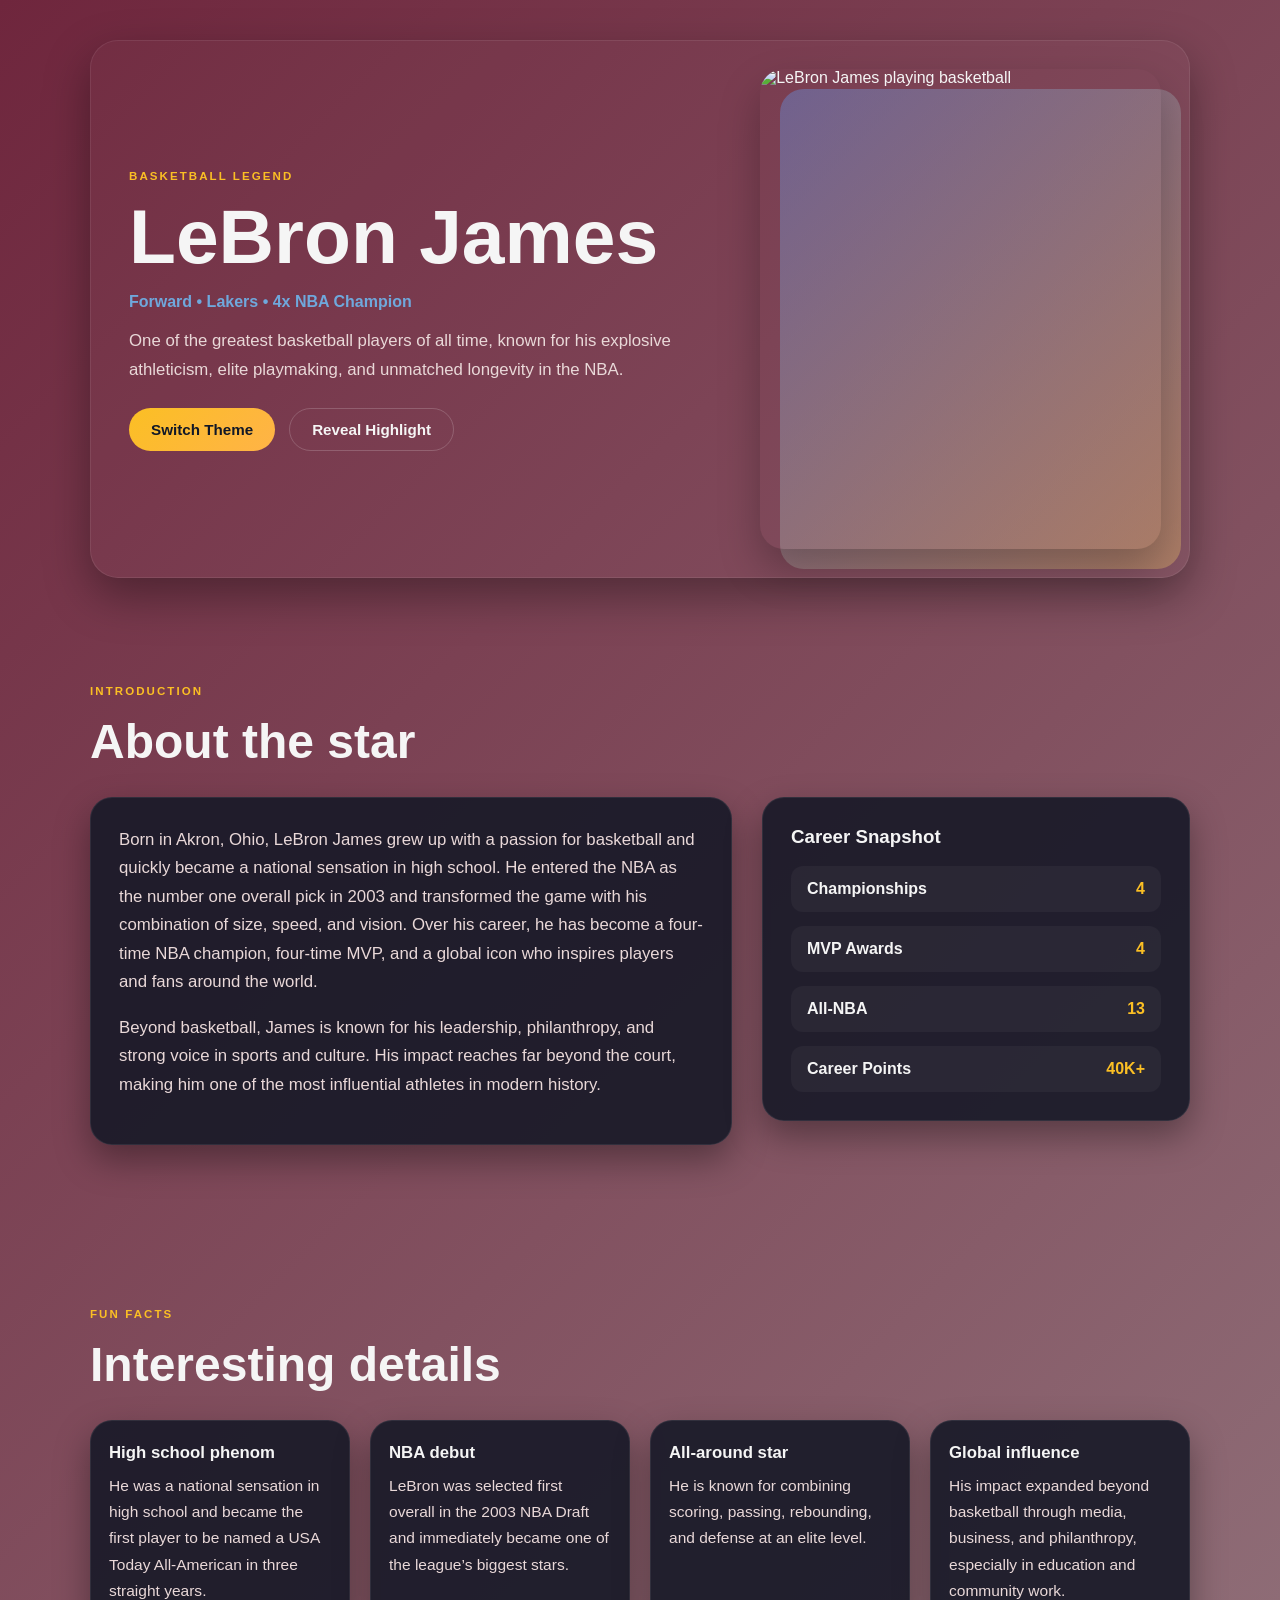
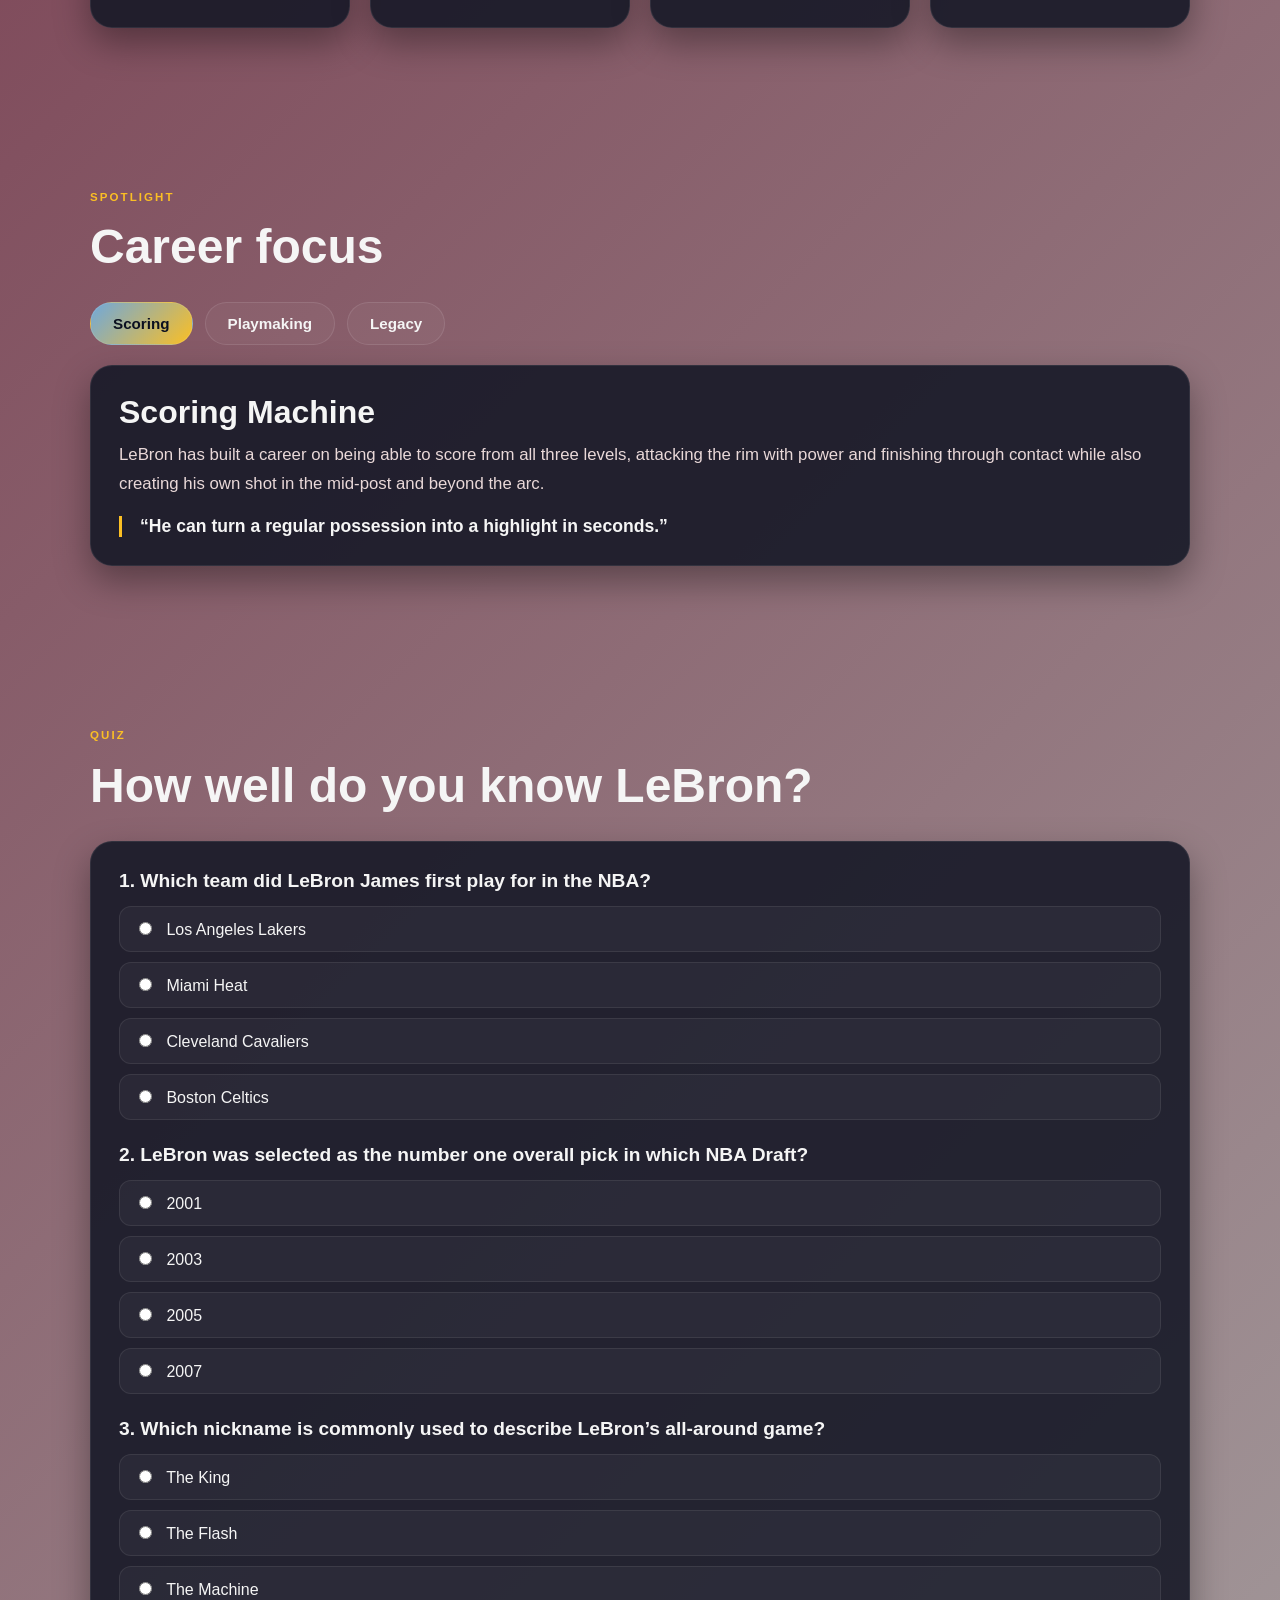
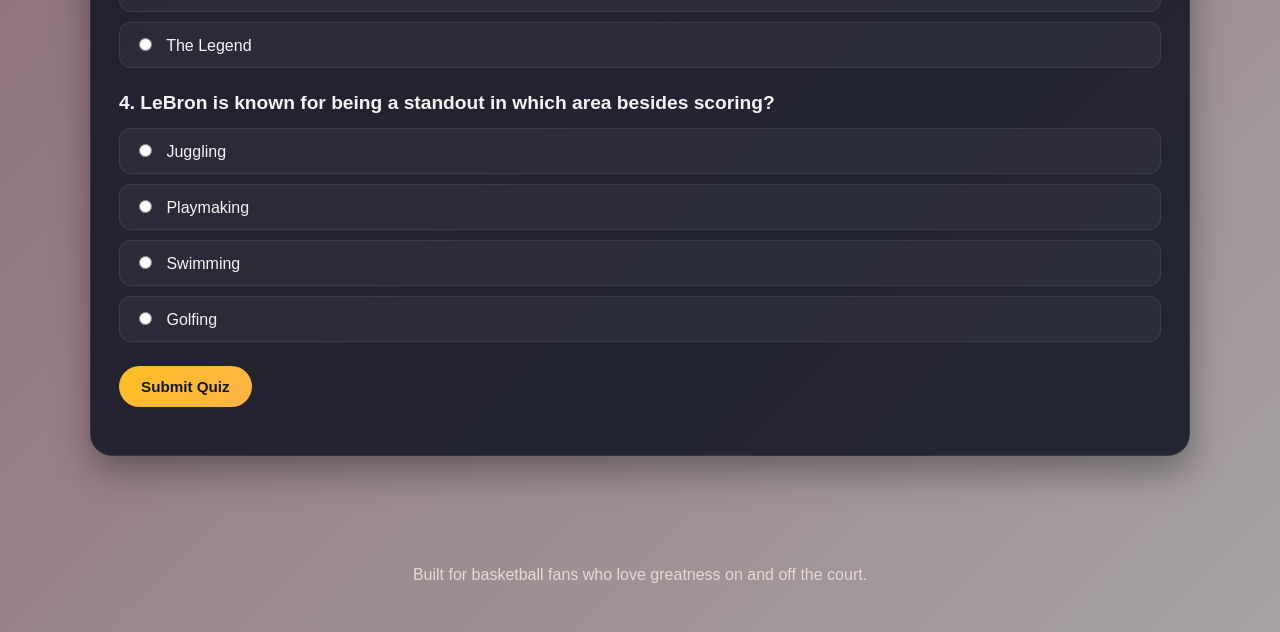
==== fanpage.html @ f59b5545 "Add files via upload" ====
<!DOCTYPE html>
<html lang="en">
  <head>
    <meta charset="UTF-8" />
    <meta name="viewport" content="width=device-width, initial-scale=1.0" />
    <title>LeBron James Fan Page</title>
    <style>
      :root {
        --bg: #6f263d;
        --bg-soft: #a6a2a2;
        --panel: rgba(23, 25, 39, 0.9);
        --panel-strong: #1d1f2b;
        --text: #f5f5f5;
        --muted: #e9d8d8;
        --gold: #fbbf24;
        --orange: #ffb347;
        --blue: #6fa8dc;
        --shadow: rgba(0, 0, 0, 0.35);
      }

      body.light-theme {
        --bg: #552583;
        --bg-soft: #fdb927;
        --panel: rgba(255, 255, 255, 0.9);
        --panel-strong: #ffffff;
        --text: #111111;
        --muted: #484848;
        --gold: #fdb927;
        --orange: #ffcc66;
        --blue: #552583;
        --shadow: rgba(17, 17, 17, 0.16);
      }

      * {
        box-sizing: border-box;
      }

      html {
        scroll-behavior: smooth;
      }

      body {
        margin: 0;
        font-family: Arial, Helvetica, sans-serif;
        background: linear-gradient(135deg, var(--bg) 0%, var(--bg-soft) 100%);
        color: var(--text);
        transition: background 0.3s ease, color 0.3s ease;
      }

      img {
        max-width: 100%;
        display: block;
      }

      a {
        color: inherit;
      }

      .container {
        width: min(1100px, calc(100% - 32px));
        margin: 0 auto;
      }

      .section {
        padding: 80px 0;
      }

      .section-heading {
        margin-bottom: 28px;
      }

      .eyebrow {
        letter-spacing: 0.18em;
        text-transform: uppercase;
        font-size: 0.72rem;
        font-weight: 700;
        color: var(--gold);
        margin: 0 0 12px;
      }

      h1, h2, h3, p {
        margin-top: 0;
      }

      h1 {
        font-size: clamp(2.7rem, 6vw, 5rem);
        line-height: 1;
        margin-bottom: 18px;
      }

      h2 {
        font-size: clamp(2rem, 4vw, 3rem);
        margin-bottom: 12px;
      }

      p {
        color: var(--muted);
        line-height: 1.7;
        font-size: 1.05rem;
      }

      .hero {
        padding: 40px 0 24px;
      }

      .hero__inner {
        display: grid;
        grid-template-columns: 1.2fr 0.8fr;
        align-items: center;
        gap: 40px;
        background: rgba(255, 255, 255, 0.02);
        border: 1px solid rgba(255, 255, 255, 0.08);
        border-radius: 28px;
        padding: 28px;
        box-shadow: 0 18px 45px var(--shadow);
      }

      .hero__text {
        padding: 18px 10px;
      }

      .hero__subtitle {
        display: inline-block;
        font-size: 1rem;
        color: var(--blue);
        margin-bottom: 16px;
        font-weight: 700;
      }

      .hero__actions {
        display: flex;
        flex-wrap: wrap;
        gap: 14px;
        margin-top: 24px;
      }

      button {
        border: none;
        border-radius: 999px;
        padding: 12px 22px;
        font-size: 0.95rem;
        font-weight: 700;
        cursor: pointer;
        transition: transform 0.2s ease, opacity 0.2s ease;
      }

      button:hover {
        transform: translateY(-1px);
      }

      .primary-btn {
        background: linear-gradient(135deg, var(--gold), var(--orange));
        color: #111827;
      }

      .secondary-btn {
        background: transparent;
        border: 1px solid rgba(255, 255, 255, 0.18);
        color: var(--text);
      }

      .hero__media {
        position: relative;
      }

      .hero__media::before {
        content: "";
        position: absolute;
        inset: 20px -20px -20px 20px;
        background: linear-gradient(135deg, rgba(94, 162, 255, 0.35), rgba(245, 201, 106, 0.35));
        border-radius: 24px;
        z-index: 0;
      }

      .hero__media img {
        position: relative;
        z-index: 1;
        width: 100%;
        border-radius: 24px;
        object-fit: cover;
        min-height: 480px;
        box-shadow: 0 20px 40px rgba(0, 0, 0, 0.25);
      }

      .bio-grid {
        display: grid;
        grid-template-columns: 1.2fr 0.8fr;
        gap: 30px;
        align-items: start;
      }

      .bio-card,
      .facts-card,
      .spotlight-card {
        background: var(--panel);
        border: 1px solid rgba(255, 255, 255, 0.08);
        border-radius: 22px;
        box-shadow: 0 15px 35px var(--shadow);
      }

      .bio-card {
        padding: 28px;
      }

      .mini-stats {
        list-style: none;
        padding: 0;
        margin: 0;
        display: grid;
        gap: 14px;
      }

      .mini-stats li {
        display: flex;
        justify-content: space-between;
        gap: 16px;
        padding: 14px 16px;
        border-radius: 12px;
        background: rgba(255, 255, 255, 0.04);
        color: var(--text);
        font-weight: 600;
      }

      .mini-stats span:last-child {
        color: var(--gold);
      }

      .facts-grid {
        display: grid;
        grid-template-columns: repeat(4, minmax(0, 1fr));
        gap: 20px;
      }

      .facts-card {
        padding: 22px 18px;
      }

      .facts-card h3 {
        font-size: 1.05rem;
        margin-bottom: 10px;
      }

      .facts-card p {
        margin: 0;
        font-size: 0.97rem;
      }

      .quiz-card {
        background: var(--panel);
        border: 1px solid rgba(255, 255, 255, 0.08);
        border-radius: 22px;
        box-shadow: 0 15px 35px var(--shadow);
        padding: 28px;
      }

      .quiz-question {
        margin-bottom: 24px;
      }

      .quiz-question h3 {
        font-size: 1.2rem;
        margin-bottom: 14px;
      }

      .quiz-options {
        display: grid;
        gap: 10px;
      }

      .quiz-options label {
        display: block;
        padding: 12px 14px;
        border-radius: 12px;
        background: rgba(255, 255, 255, 0.04);
        border: 1px solid rgba(255, 255, 255, 0.08);
        color: var(--text);
        cursor: pointer;
      }

      .quiz-options input {
        margin-right: 10px;
      }

      .quiz-result {
        margin-top: 20px;
        font-weight: 700;
        font-size: 1.05rem;
        color: var(--gold);
      }

      .spotlight-controls {
        display: flex;
        flex-wrap: wrap;
        gap: 12px;
        margin-bottom: 20px;
      }

      .tab-btn {
        background: rgba(255, 255, 255, 0.04);
        color: var(--text);
        border: 1px solid rgba(255, 255, 255, 0.1);
      }

      .tab-btn.active {
        background: linear-gradient(135deg, var(--blue), var(--gold));
        color: #0b1020;
      }

      .spotlight-card {
        padding: 28px;
      }

      .spotlight-card h3 {
        font-size: 2rem;
        margin-bottom: 10px;
      }

      .spotlight-card p {
        margin-bottom: 18px;
      }

      .spotlight-quote {
        font-size: 1.1rem;
        color: var(--text);
        font-weight: 700;
        padding-left: 18px;
        border-left: 3px solid var(--gold);
      }

      footer {
        text-align: center;
        padding: 30px 16px 48px;
        color: var(--muted);
      }

      @media (max-width: 860px) {
        .hero__inner,
        .bio-grid,
        .facts-grid {
          grid-template-columns: 1fr;
        }

        .facts-grid {
          grid-template-columns: repeat(2, minmax(0, 1fr));
        }
      }

      @media (max-width: 520px) {
        .section {
          padding: 60px 0;
        }

        .hero__inner {
          padding: 18px;
        }

        .facts-grid {
          grid-template-columns: 1fr;
        }

        .hero__actions,
        .spotlight-controls {
          flex-direction: column;
        }

        button {
          width: 100%;
        }
      }
    </style>
  </head>
  <body>
    <header class="hero">
      <div class="container">
        <div class="hero__inner">
          <div class="hero__text">
            <p class="eyebrow">Basketball legend</p>
            <h1>LeBron James</h1>
            <span class="hero__subtitle">Forward • Lakers • 4x NBA Champion</span>
            <p>
              One of the greatest basketball players of all time, known for his
              explosive athleticism, elite playmaking, and unmatched longevity in the NBA.
            </p>
            <div class="hero__actions">
              <button class="primary-btn" id="themeToggle">Switch Theme</button>
              <button class="secondary-btn" id="highlightBtn">Reveal Highlight</button>
            </div>
          </div>

          <div class="hero__media">
            <img
              src="https://images.unsplash.com/photo-1547347298-4074fc3086f0?auto=format&fit=crop&w=900&q=80"
              alt="LeBron James playing basketball"
            />
          </div>
        </div>
      </div>
    </header>

    <main>
      <section class="section">
        <div class="container">
          <div class="section-heading">
            <p class="eyebrow">Introduction</p>
            <h2>About the star</h2>
          </div>

          <div class="bio-grid">
            <article class="bio-card">
              <p>
                Born in Akron, Ohio, LeBron James grew up with a passion for basketball and
                quickly became a national sensation in high school. He entered the NBA as the
                number one overall pick in 2003 and transformed the game with his combination of
                size, speed, and vision. Over his career, he has become a four-time NBA champion,
                four-time MVP, and a global icon who inspires players and fans around the world.
              </p>
              <p>
                Beyond basketball, James is known for his leadership, philanthropy, and strong
                voice in sports and culture. His impact reaches far beyond the court, making him
                one of the most influential athletes in modern history.
              </p>
            </article>

            <aside class="bio-card">
              <h3>Career Snapshot</h3>
              <ul class="mini-stats">
                <li><span>Championships</span><span>4</span></li>
                <li><span>MVP Awards</span><span>4</span></li>
                <li><span>All-NBA</span><span>13</span></li>
                <li><span>Career Points</span><span>40K+</span></li>
              </ul>
            </aside>
          </div>
        </div>
      </section>

      <section class="section">
        <div class="container">
          <div class="section-heading">
            <p class="eyebrow">Fun facts</p>
            <h2>Interesting details</h2>
          </div>
          <div class="facts-grid" id="factsGrid"></div>
        </div>
      </section>

      <section class="section">
        <div class="container">
          <div class="section-heading">
            <p class="eyebrow">Spotlight</p>
            <h2>Career focus</h2>
          </div>

          <div class="spotlight-controls">
            <button class="tab-btn active" data-tab="scoring">Scoring</button>
            <button class="tab-btn" data-tab="playmaking">Playmaking</button>
            <button class="tab-btn" data-tab="legacy">Legacy</button>
          </div>

          <div class="spotlight-card" id="spotlightCard"></div>
        </div>
      </section>

      <section class="section">
        <div class="container">
          <div class="section-heading">
            <p class="eyebrow">Quiz</p>
            <h2>How well do you know LeBron?</h2>
          </div>

          <div class="quiz-card">
            <div id="quizQuestions"></div>
            <button class="primary-btn" id="submitQuiz">Submit Quiz</button>
            <div id="quizResult" class="quiz-result"></div>
          </div>
        </div>
      </section>
    </main>

    <footer>
      Built for basketball fans who love greatness on and off the court.
    </footer>

    <script>
      const facts = [
        {
          title: 'High school phenom',
          text: 'He was a national sensation in high school and became the first player to be named a USA Today All-American in three straight years.'
        },
        {
          title: 'NBA debut',
          text: 'LeBron was selected first overall in the 2003 NBA Draft and immediately became one of the league’s biggest stars.'
        },
        {
          title: 'All-around star',
          text: 'He is known for combining scoring, passing, rebounding, and defense at an elite level.'
        },
        {
          title: 'Global influence',
          text: 'His impact expanded beyond basketball through media, business, and philanthropy, especially in education and community work.'
        }
      ];

      const spotlightContent = {
        scoring: {
          title: 'Scoring Machine',
          text: 'LeBron has built a career on being able to score from all three levels, attacking the rim with power and finishing through contact while also creating his own shot in the mid-post and beyond the arc.',
          quote: 'He can turn a regular possession into a highlight in seconds.'
        },
        playmaking: {
          title: 'Playmaking Genius',
          text: 'His court vision and passing ability make him a true floor general. He creates easy shots for teammates while still maintaining a high-scoring burden, giving his teams a match-up nightmare.',
          quote: 'He sees the floor like a point guard with the body of a forward.'
        },
        legacy: {
          title: 'Legacy Builder',
          text: 'From his championships to his longevity, LeBron has changed the game on a global scale. His influence reaches young athletes, fellow competitors, and fans across generations.',
          quote: 'His story is one of talent, discipline, and lasting impact.'
        }
      };

      const quizQuestions = [
        {
          question: 'Which team did LeBron James first play for in the NBA?',
          options: ['Los Angeles Lakers', 'Miami Heat', 'Cleveland Cavaliers', 'Boston Celtics'],
          answer: 'Cleveland Cavaliers'
        },
        {
          question: 'LeBron was selected as the number one overall pick in which NBA Draft?',
          options: ['2001', '2003', '2005', '2007'],
          answer: '2003'
        },
        {
          question: 'Which nickname is commonly used to describe LeBron’s all-around game?',
          options: ['The King', 'The Flash', 'The Machine', 'The Legend'],
          answer: 'The King'
        },
        {
          question: 'LeBron is known for being a standout in which area besides scoring?',
          options: ['Juggling', 'Playmaking', 'Swimming', 'Golfing'],
          answer: 'Playmaking'
        }
      ];

      const factsGrid = document.getElementById('factsGrid');
      const spotlightCard = document.getElementById('spotlightCard');
      const buttons = document.querySelectorAll('.tab-btn');
      const themeToggle = document.getElementById('themeToggle');
      const highlightBtn = document.getElementById('highlightBtn');
      const quizQuestionsContainer = document.getElementById('quizQuestions');
      const quizResult = document.getElementById('quizResult');
      const submitQuizButton = document.getElementById('submitQuiz');

      function renderFacts() {
        factsGrid.innerHTML = facts
          .map(
            (fact) => `
              <article class="facts-card">
                <h3>${fact.title}</h3>
                <p>${fact.text}</p>
              </article>
            `
          )
          .join('');
      }

      function renderSpotlight(tab) {
        const content = spotlightContent[tab];
        if (!content) return;

        spotlightCard.innerHTML = `
          <h3>${content.title}</h3>
          <p>${content.text}</p>
          <div class="spotlight-quote">“${content.quote}”</div>
        `;
      }

      function renderQuiz() {
        quizQuestionsContainer.innerHTML = quizQuestions
          .map(
            (quiz, questionIndex) => `
              <div class="quiz-question">
                <h3>${questionIndex + 1}. ${quiz.question}</h3>
                <div class="quiz-options">
                  ${quiz.options
                    .map(
                      (option) => `
                        <label>
                          <input type="radio" name="question-${questionIndex}" value="${option}" />
                          ${option}
                        </label>
                      `
                    )
                    .join('')}
                </div>
              </div>
            `
          )
          .join('');
      }

      function gradeQuiz() {
        let score = 0;

        quizQuestions.forEach((quiz, index) => {
          const selected = document.querySelector(`input[name="question-${index}"]:checked`);
          if (selected && selected.value === quiz.answer) {
            score += 1;
          }
        });

        const totalQuestions = quizQuestions.length;
        const percentage = Math.round((score / totalQuestions) * 100);

        let message = `You scored ${score} out of ${totalQuestions} (${percentage}%). `;

        if (percentage === 100) {
          message += 'Perfect! You really know your basketball history.';
        } else if (percentage >= 75) {
          message += 'Great job! You know your LeBron facts well.';
        } else if (percentage >= 50) {
          message += 'Nice effort! A little more study and you’ll be a true fan.';
        } else {
          message += 'Keep learning — the King has a huge legacy to discover!';
        }

        quizResult.textContent = message;
      }

      buttons.forEach((button) => {
        button.addEventListener('click', () => {
          buttons.forEach((btn) => btn.classList.remove('active'));
          button.classList.add('active');
          renderSpotlight(button.dataset.tab);
        });
      });

      themeToggle.addEventListener('click', () => {
        document.body.classList.toggle('light-theme');
      });

      highlightBtn.addEventListener('click', () => {
        const tabs = [...buttons];
        const currentIndex = tabs.findIndex((btn) => btn.classList.contains('active'));
        const nextIndex = (currentIndex + 1) % tabs.length;

        tabs.forEach((btn) => btn.classList.remove('active'));
        tabs[nextIndex].classList.add('active');
        renderSpotlight(tabs[nextIndex].dataset.tab);
      });

      submitQuizButton.addEventListener('click', gradeQuiz);

      renderFacts();
      renderSpotlight('scoring');
      renderQuiz();
    </script>
  </body>
</html>
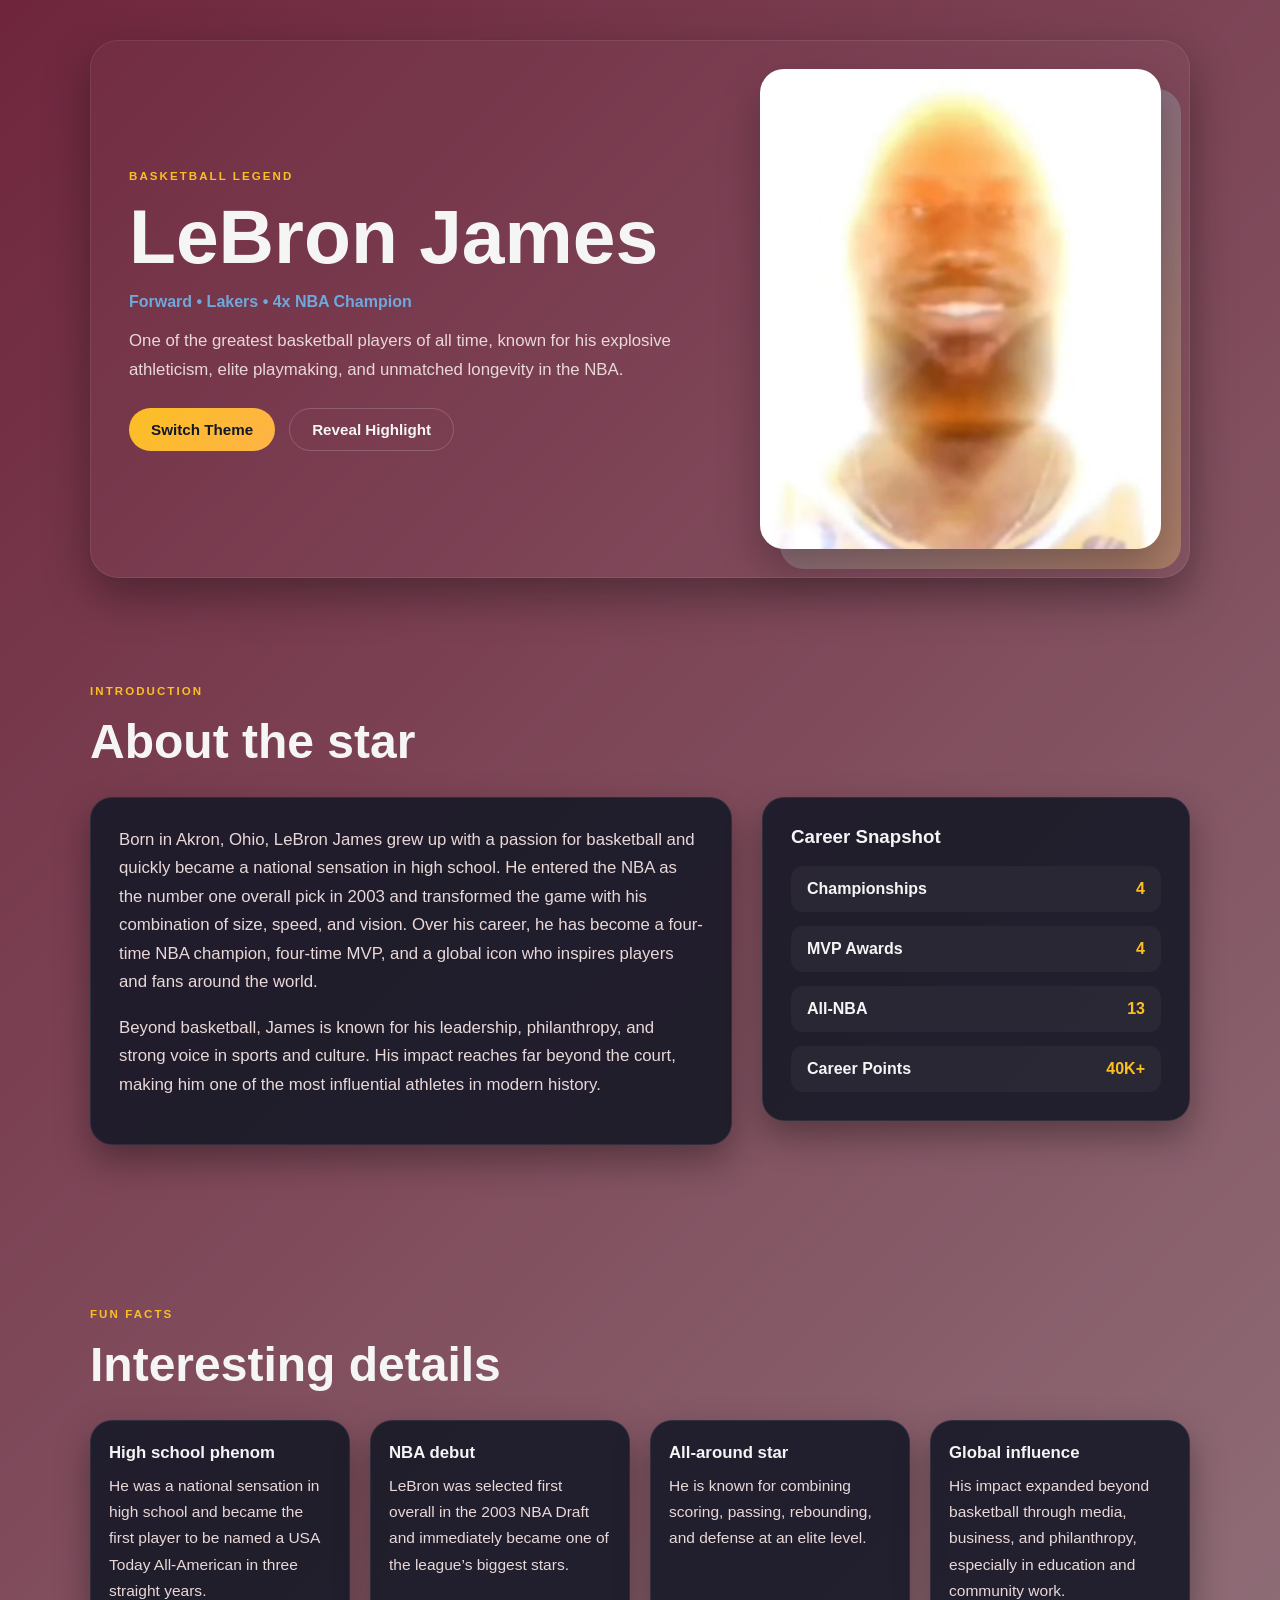
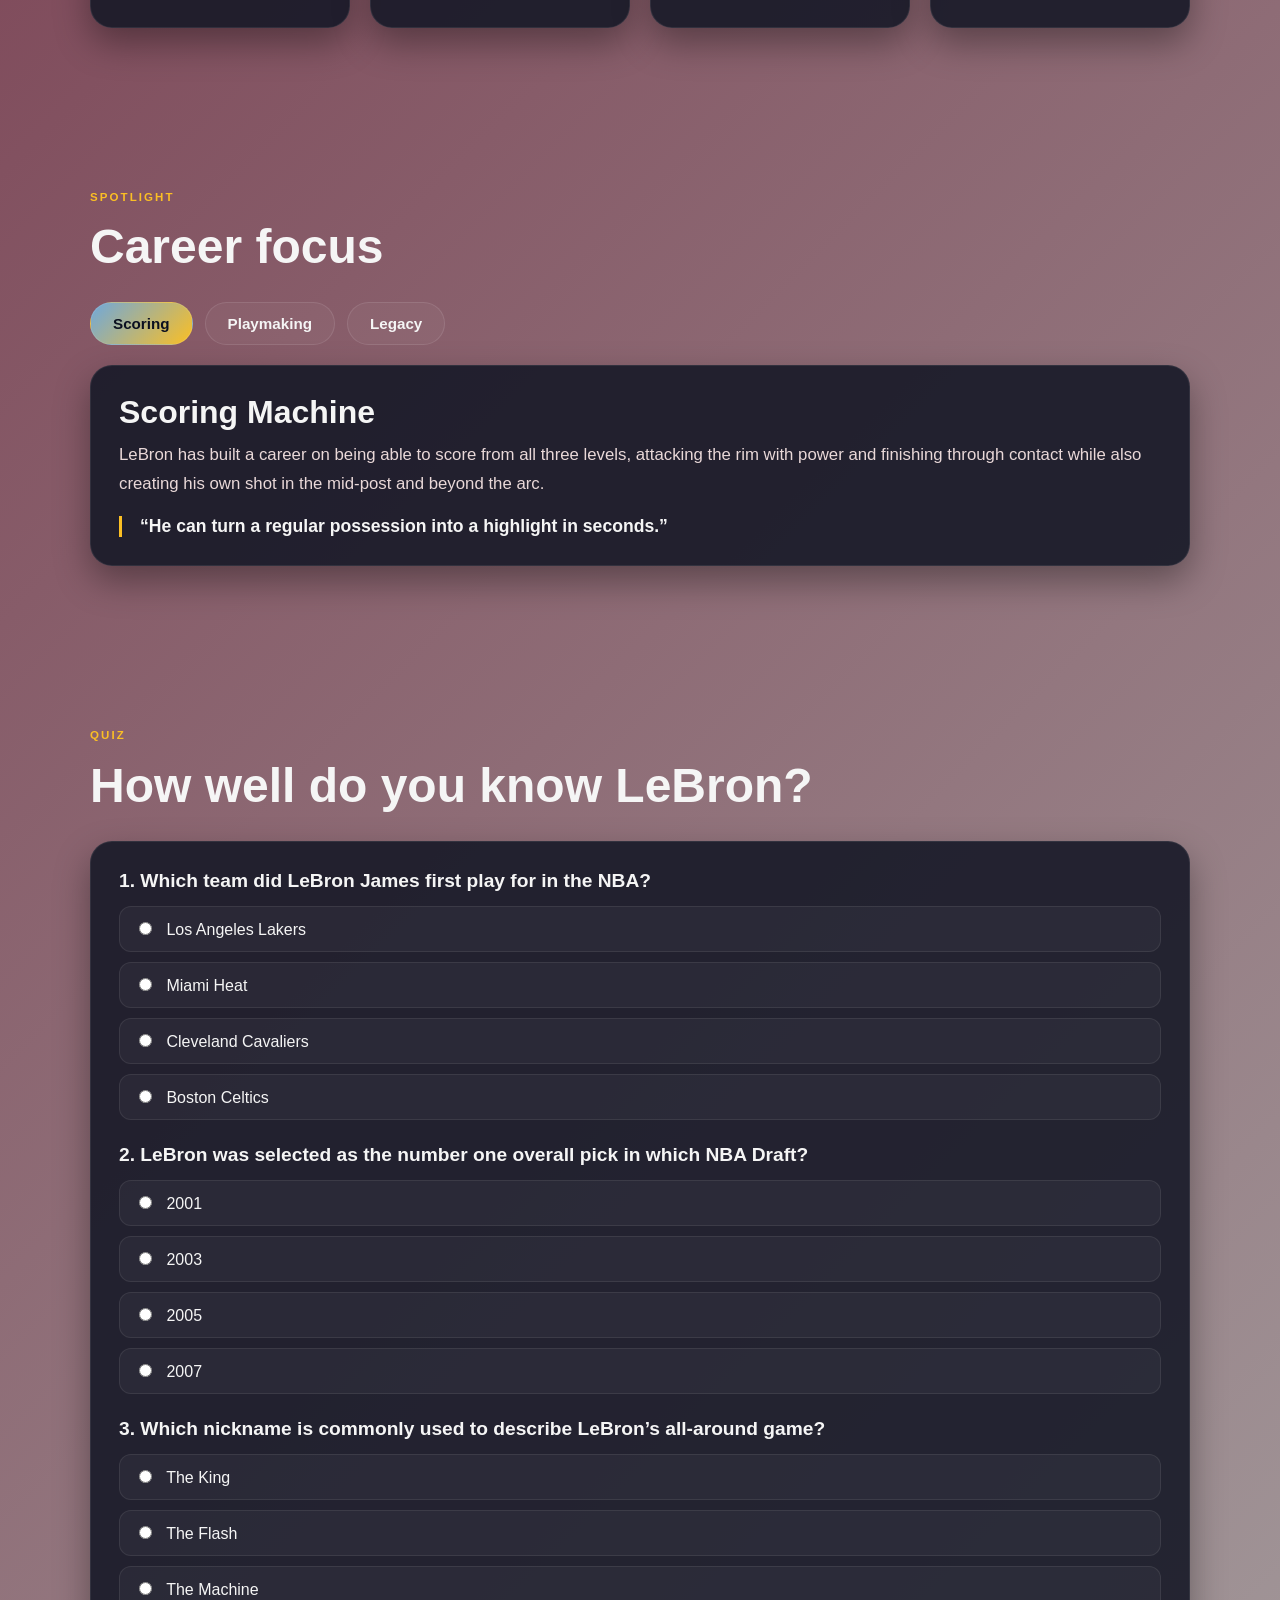
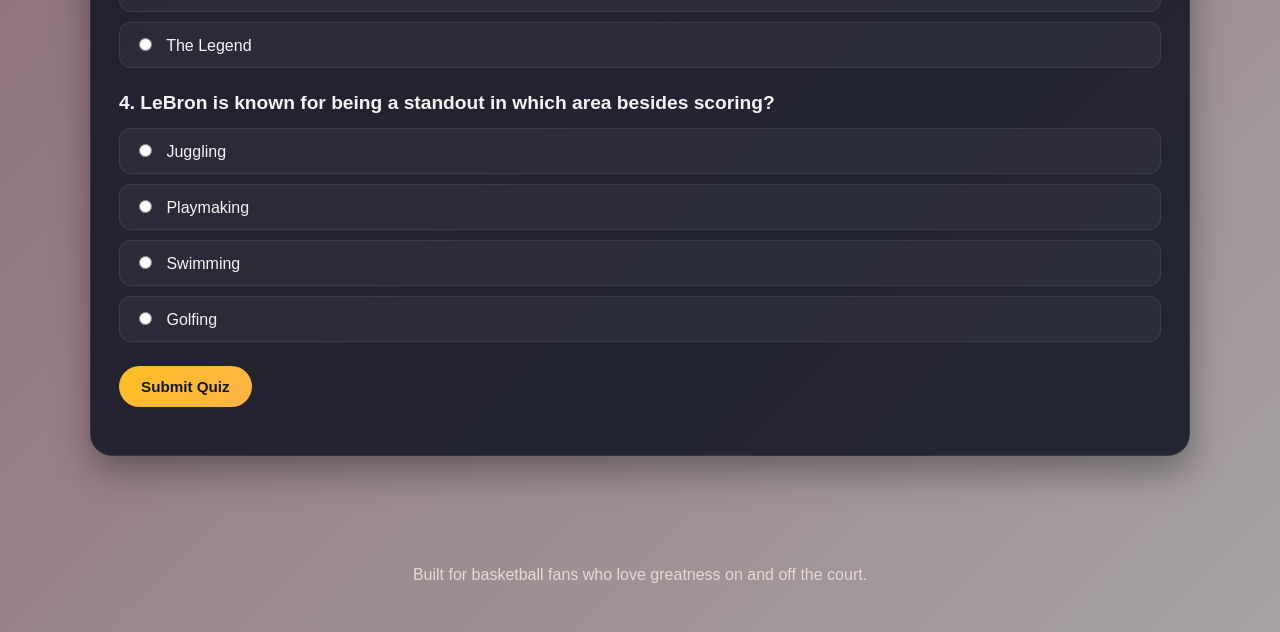
==== commit 8d3eb071: "change img source" ====
--- a/fanpage.html
+++ b/fanpage.html
@@ -389,7 +389,7 @@
 
           <div class="hero__media">
             <img
-              src="https://images.unsplash.com/photo-1547347298-4074fc3086f0?auto=format&fit=crop&w=900&q=80"
+              src="./lesunshine.jpg"
               alt="LeBron James playing basketball"
             />
           </div>
